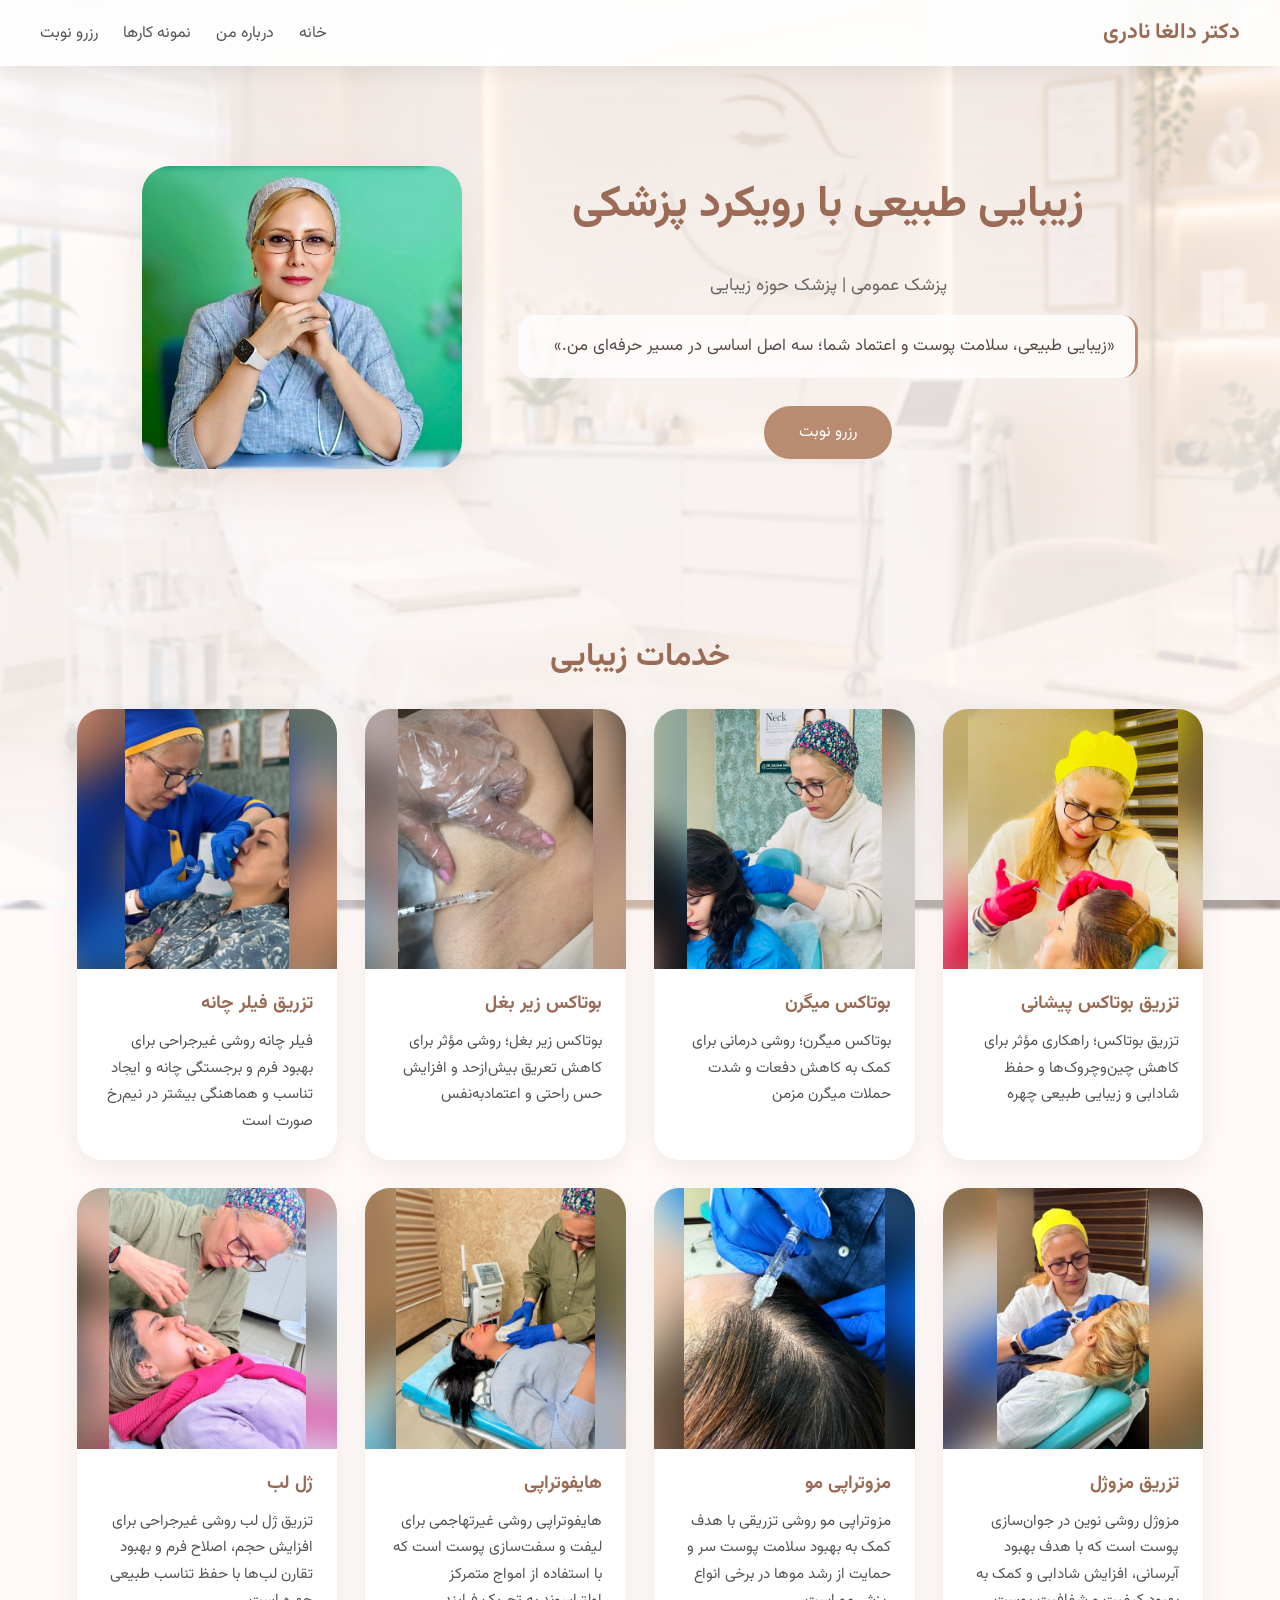
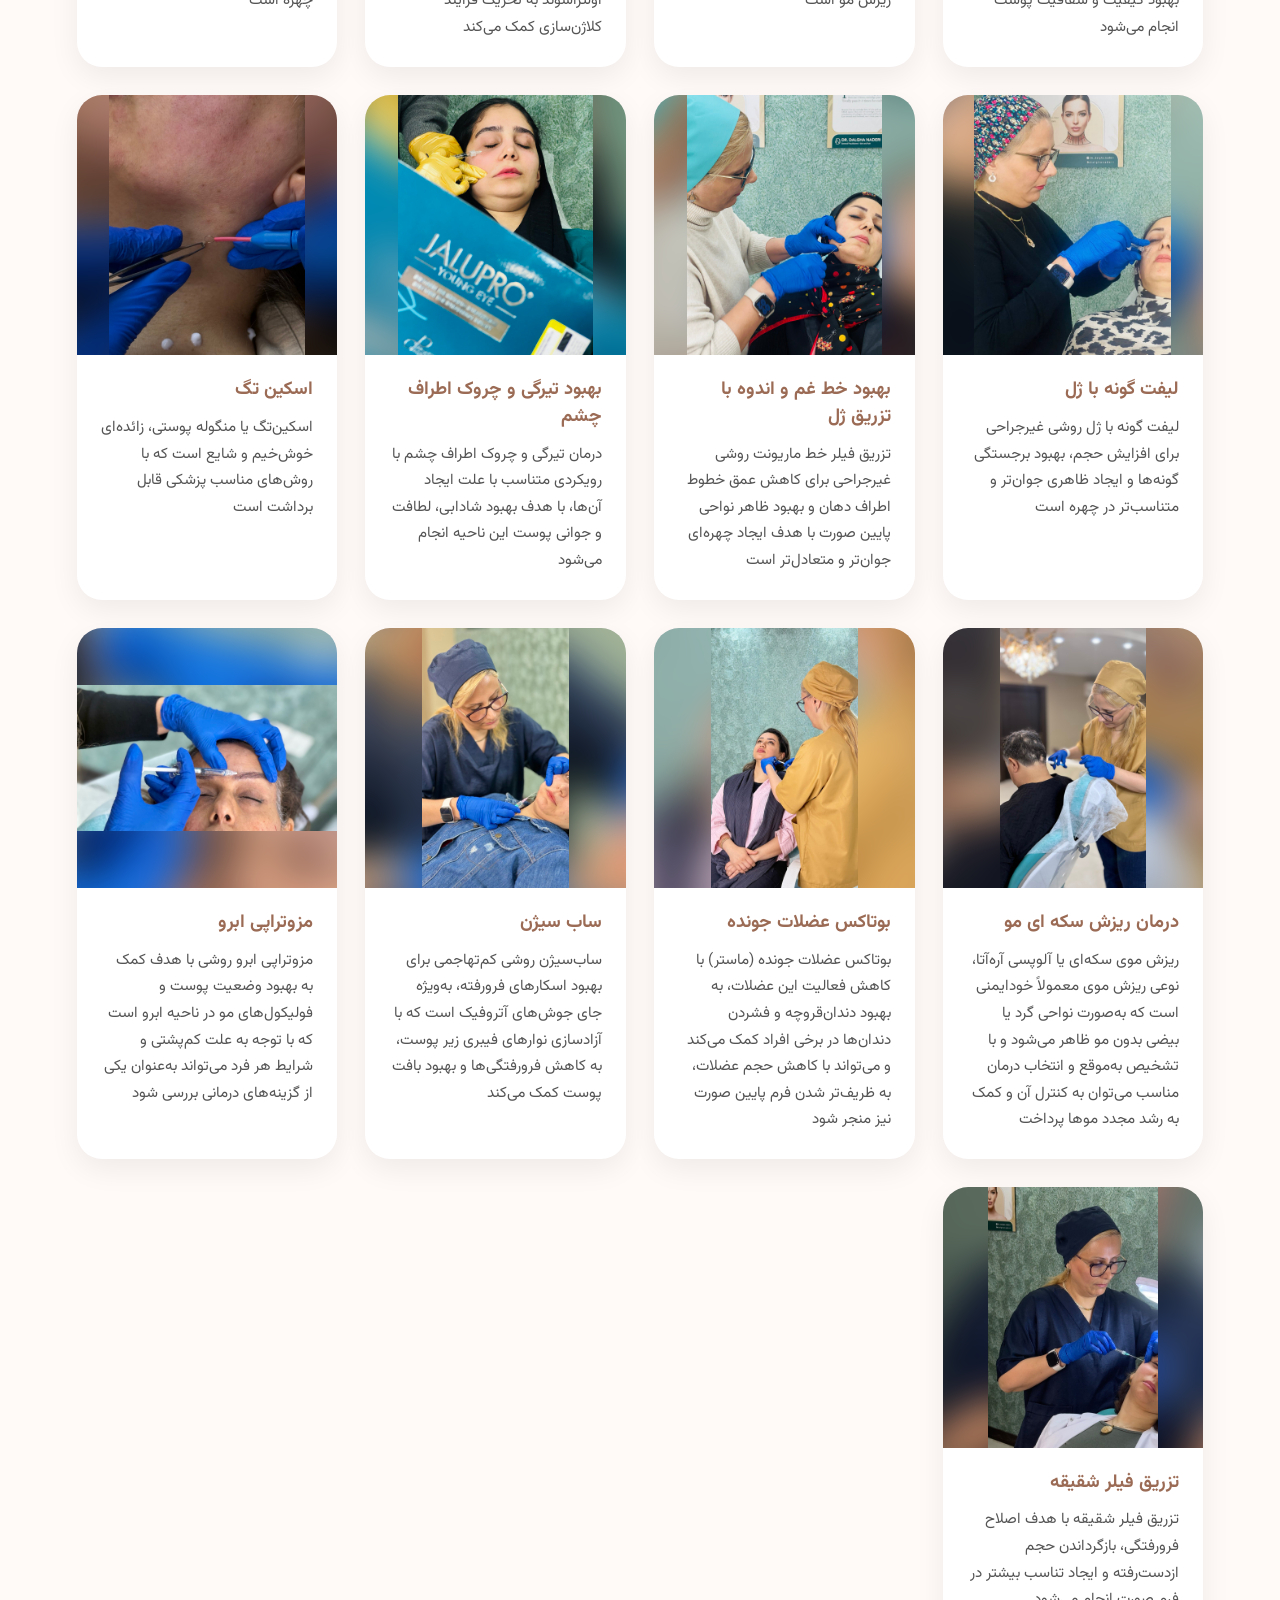
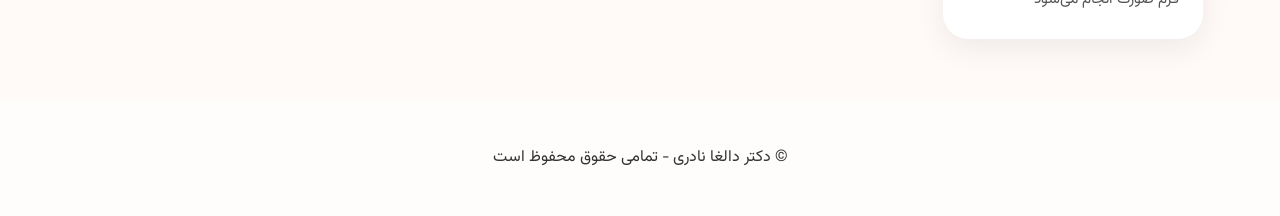
==== index.html @ 6923b688 "update new changes" ====
<!DOCTYPE html>
<html lang="fa" dir="rtl">
<head>
<meta charset="UTF-8">
<meta name="viewport" content="width=device-width, initial-scale=1.0">

<title>دکتر دالغا نادری | پزشک زیبایی</title>

<link rel="stylesheet" href="/style.css">

</head>

<body class="home-page">

<header>

<nav>
<h2><a href="/" class="nav-brand">دکتر دالغا نادری</a></h2>

<ul>
<li><a href="/">خانه</a></li>
<li><a href="/about/">درباره من</a></li>
<li><a href="/gallery/">نمونه کارها</a></li>
<li><a href="/reserve/">رزرو نوبت</a></li>
</ul>

</nav>

</header>


<section class="hero">

<div class="hero-inner">

<div class="hero-content">

<h1>
زیبایی طبیعی با رویکرد پزشکی
</h1>

<p class="hero-subtitle">
پزشک عمومی | پزشک حوزه زیبایی
</p>

<p class="hero-motto">
«زیبایی طبیعی، سلامت پوست و اعتماد شما؛ سه اصل اساسی در مسیر حرفه‌ای من.»
</p>

<a class="btn" href="/reserve/">
رزرو نوبت
</a>

</div>

<figure class="hero-photo">
<img src="/images/doctor.jpg" alt="دکتر دالغا نادری" width="350" height="auto">
</figure>

</div>

</section>



<section class="services">

<h2>خدمات زیبایی</h2>

<div class="cards" id="services-grid"></div>

</section>


<footer>

<p>
© دکتر دالغا نادری - تمامی حقوق محفوظ است
</p>

</footer>


<script src="/site-data.js"></script>
<script src="/script.js"></script>

</body>
</html>
---- style.css ----
@import url('https://fonts.googleapis.com/css2?family=Vazirmatn:wght@300;400;600;800&display=swap');


*{
box-sizing:border-box;
}


body{

margin:0;
font-family:Vazirmatn,sans-serif;
background:#fffaf8;
color:#333;
overflow-x:clip;

}

img{
max-width:100%;
height:auto;
}

.home-page{
position:relative;
min-height:100vh;
}

.home-page::before{
content:"";
position:fixed;
inset:0;
z-index:-2;
background:url("/images/background.png") center/cover no-repeat;
filter:blur(1.5px);
transform:scale(1.02);
}

.home-page::after{
content:"";
position:fixed;
inset:0;
z-index:-1;
background:linear-gradient(180deg,rgba(255,250,248,.72) 0%,rgba(255,250,248,.82) 40%,rgba(255,250,248,.9) 100%);
}



header{

background:rgba(255,255,255,.92);
padding:16px clamp(16px,4vw,40px);
box-shadow:0 5px 20px #0001;
backdrop-filter:blur(8px);
position:sticky;
top:0;
z-index:100;

}


nav{

display:flex;
justify-content:space-between;
align-items:center;
flex-wrap:wrap;
gap:12px 20px;
width:100%;

}

nav h2{
margin:0;
font-size:clamp(1rem,3.5vw,1.35rem);
}


nav ul{

display:flex;
flex-wrap:wrap;
gap:12px clamp(12px,3vw,25px);
list-style:none;
margin:0;
padding:0;
justify-content:flex-end;

}

nav ul a{
font-size:clamp(.85rem,2.5vw,1rem);
}


nav a{

text-decoration:none;
color:#555;

}

nav a[aria-current="page"],
nav a:hover{
color:#9b6b55;
}

.nav-brand{
color:#9b6b55;
font-weight:inherit;
}



.hero{

padding:clamp(48px,8vw,100px) clamp(16px,6vw,10%) clamp(40px,6vw,80px);

}

.hero-inner{
display:flex;
align-items:center;
justify-content:center;
gap:clamp(28px,5vw,56px);
max-width:1100px;
margin:0 auto;
flex-wrap:wrap;
}

.hero-content{
flex:1 1 320px;
max-width:620px;
text-align:center;
}

.hero-photo{
flex:0 1 min(320px,100%);
margin:0;
}

.hero-photo img{
width:100%;
max-width:350px;
margin:0 auto;
display:block;
border-radius:28px;
box-shadow:0 20px 50px #9b6b5522;
}


.hero h1{

font-size:clamp(1.65rem,5vw,2.75rem);
color:#9b6b55;
margin-top:0;
line-height:1.35;

}

.hero-subtitle{
margin:0 0 1rem;
color:#666;
font-size:clamp(.95rem,2.5vw,1.1rem);
}

.hero-motto{
margin:0 0 1.75rem;
padding:16px 20px;
line-height:1.85;
color:#5c4a42;
font-size:clamp(.92rem,2.4vw,1.05rem);
background:rgba(255,255,255,.75);
border-radius:16px;
border-right:3px solid #b98b70;
text-align:right;
}


.btn{

display:inline-block;
background:#b98b70;
color:white;
padding:14px 35px;
border-radius:30px;
text-decoration:none;
transition:background .2s,transform .2s;

}

.btn:hover{
background:#a67a62;
transform:translateY(-2px);
}



.services{

padding:clamp(40px,6vw,60px) clamp(16px,6vw,10%);
text-align:center;

}

.services > h2{
font-size:clamp(1.4rem,4vw,2rem);
color:#9b6b55;
}


.cards,
.gallery-grid{

display:grid;
grid-template-columns:repeat(auto-fill,minmax(min(100%,260px),1fr));
gap:clamp(16px,3vw,28px);
text-align:right;

}



.card{

background:white;
padding:0;
border-radius:25px;
box-shadow:0 10px 30px #0001;
animation:show .7s;
overflow:hidden;
transition:transform .25s,box-shadow .25s;
display:flex;
flex-direction:column;
color:inherit;

}

.card:hover{
transform:translateY(-4px);
box-shadow:0 16px 40px #0002;
}

.card-body{
padding:22px 24px 26px;
display:block;
text-decoration:none;
color:inherit;
flex:1;
}

.card-body:hover h3{
color:#b98b70;
}

.card-body--title-only{
cursor:default;
pointer-events:none;
}

.card h3{
margin:0 0 10px;
font-size:clamp(1rem,2.5vw,1.15rem);
color:#9b6b55;
line-height:1.45;
}

.card-body--title-only h3{
margin:0;
text-align:center;
}

.card p{
margin:0;
line-height:1.75;
color:#555;
font-size:clamp(.88rem,2.2vw,.95rem);
}

.gallery-card{
cursor:pointer;
}

.thumb-lightbox{
cursor:zoom-in;
}

.thumb-lightbox:focus-visible{
outline:2px solid #b98b70;
outline-offset:2px;
}



.square-thumb{
position:relative;
aspect-ratio:1;
overflow:hidden;
background:#f0e8e4;
}

.square-thumb-bg{
position:absolute;
inset:-24px;
background-size:cover;
background-position:center;
filter:blur(18px) brightness(.95);
transform:scale(1.15);
}

.square-thumb img{
position:relative;
z-index:1;
width:100%;
height:100%;
object-fit:contain;
display:block;
}



.gallery{

padding:clamp(32px,5vw,50px) clamp(16px,6vw,10%) clamp(48px,6vw,70px);

}

.page-content{
padding-top:20px;
padding-left:clamp(16px,4vw,32px);
padding-right:clamp(16px,4vw,32px);
}

.page-title{
text-align:center;
color:#9b6b55;
margin:10px 0 clamp(24px,4vw,40px);
font-size:clamp(1.6rem,4vw,2.2rem);
}



.about{

padding:50px 8% 80px;
line-height:1.9;

}

.about-layout{
display:flex;
align-items:flex-start;
gap:48px;
max-width:1100px;
margin:0 auto;
}

.about-photo{
flex:0 0 min(320px,100%);
margin:0;
}

.about-photo img{
width:100%;
border-radius:28px;
box-shadow:0 20px 50px #9b6b5522;
display:block;
}

.about-prose{
flex:1;
min-width:0;
}

.prose h1{
font-size:clamp(1.5rem,3.5vw,2rem);
color:#9b6b55;
line-height:1.5;
margin-top:0;
}

.prose p{
margin:0 0 1.25em;
color:#444;
}

.prose blockquote{
margin:1.5em 0;
padding:20px 24px;
border-right:4px solid #b98b70;
background:linear-gradient(90deg,#fff 0%,#fdf6f2 100%);
border-radius:0 16px 16px 0;
color:#5c4a42;
font-size:1.02rem;
}

.about-closing{
font-weight:600;
color:#9b6b55;
}



.service-detail{
padding:40px 8% 80px;
max-width:900px;
margin:0 auto;
}

.service-detail h1{
color:#9b6b55;
font-size:clamp(1.4rem,3vw,1.9rem);
line-height:1.45;
}

.service-detail-image{
margin:28px 0;
border-radius:24px;
overflow:hidden;
box-shadow:0 16px 40px #0001;
position:relative;
}

.service-detail-image img{
width:100%;
height:auto;
display:block;
}

.image-expand-hint{
position:absolute;
bottom:0;
left:0;
right:0;
padding:10px 16px;
font-size:.85rem;
text-align:center;
color:#fff;
background:linear-gradient(transparent,rgba(0,0,0,.55));
pointer-events:none;
}

.service-detail-body{
line-height:2;
color:#444;
white-space:pre-line;
}

.service-detail-body p{
margin:0 0 1em;
}

.reserve{
display:flex;
justify-content:center;
padding:60px 8% 90px;
}

.reserve-card{
background:white;
padding:48px 56px;
border-radius:28px;
box-shadow:0 16px 48px #0001;
max-width:480px;
width:100%;
text-align:center;
}

.reserve-card h1{
color:#9b6b55;
margin:0 0 16px;
font-size:clamp(1.6rem,4vw,2rem);
}

.reserve-lead{
color:#555;
line-height:1.8;
margin:0 0 28px;
}

.reserve-phones{
list-style:none;
margin:0 0 28px;
padding:0;
display:flex;
flex-direction:column;
gap:14px;
}

.reserve-phones a{
display:block;
font-size:1.35rem;
font-weight:600;
color:#b98b70;
text-decoration:none;
letter-spacing:.02em;
direction:ltr;
}

.reserve-phones a:hover{
color:#9b6b55;
}

.reserve-hours{
margin:0;
font-size:1.05rem;
color:#444;
}

.reserve-hours span{
display:block;
color:#9b6b55;
font-weight:600;
margin-bottom:6px;
}

.loading-msg,
.error-msg{
text-align:center;
color:#888;
}



.lightbox{
position:fixed;
inset:0;
z-index:1000;
display:flex;
align-items:center;
justify-content:center;
padding:24px;
}

.lightbox[hidden]{
display:none;
}

.lightbox-backdrop{
position:absolute;
inset:0;
background:rgba(20,15,12,.82);
cursor:pointer;
}

.lightbox-dialog{
position:relative;
z-index:1;
max-width:min(96vw,1100px);
max-height:90vh;
display:flex;
flex-direction:column;
align-items:center;
}

.lightbox-img{
max-width:100%;
max-height:calc(90vh - 60px);
width:auto;
height:auto;
object-fit:contain;
border-radius:12px;
box-shadow:0 24px 60px #0006;
}

.lightbox-caption{
color:#fff;
margin:16px 0 0;
font-size:1.05rem;
text-align:center;
}

.lightbox-close{
position:fixed;
top:20px;
left:20px;
z-index:1001;
border:none;
background:rgba(255,255,255,.15);
color:#fff;
font-size:2rem;
line-height:1;
width:48px;
height:48px;
border-radius:50%;
cursor:pointer;
transition:background .2s;
}

.lightbox-close:hover{
background:rgba(255,255,255,.28);
}



footer{

text-align:center;
padding:30px;
background:rgba(255,255,255,.6);

}



@keyframes show{

from{

opacity:0;
transform:translateY(30px);

}

to{

opacity:1;

}

}

@media (max-width:900px){

.hero-inner{
flex-direction:column;
}

.hero-content{
order:1;
width:100%;
}

.hero-photo{
order:0;
width:100%;
max-width:280px;
}

.hero-motto{
text-align:center;
border-right:none;
border-top:3px solid #b98b70;
}

}

@media (max-width:768px){

header{
padding:12px 16px;
}

nav{
justify-content:center;
text-align:center;
}

nav ul{
justify-content:center;
width:100%;
}

.about{
padding:32px 16px 56px;
}

.about-layout{
flex-direction:column;
align-items:center;
}

.about-prose{
text-align:right;
width:100%;
}

.service-detail{
padding:24px 16px 56px;
}

.reserve{
padding:40px 16px 64px;
}

.reserve-card{
padding:32px 24px;
}

.prose blockquote{
padding:16px 18px;
}

.lightbox{
padding:12px;
}

.lightbox-close{
top:12px;
left:12px;
width:44px;
height:44px;
}

.btn{
padding:12px 28px;
width:100%;
max-width:280px;
text-align:center;
}

}

@media (max-width:480px){

.cards,
.gallery-grid{
grid-template-columns:1fr;
}

.card-body{
padding:18px 20px 22px;
}

.square-thumb-bg{
filter:blur(14px) brightness(.95);
}

}
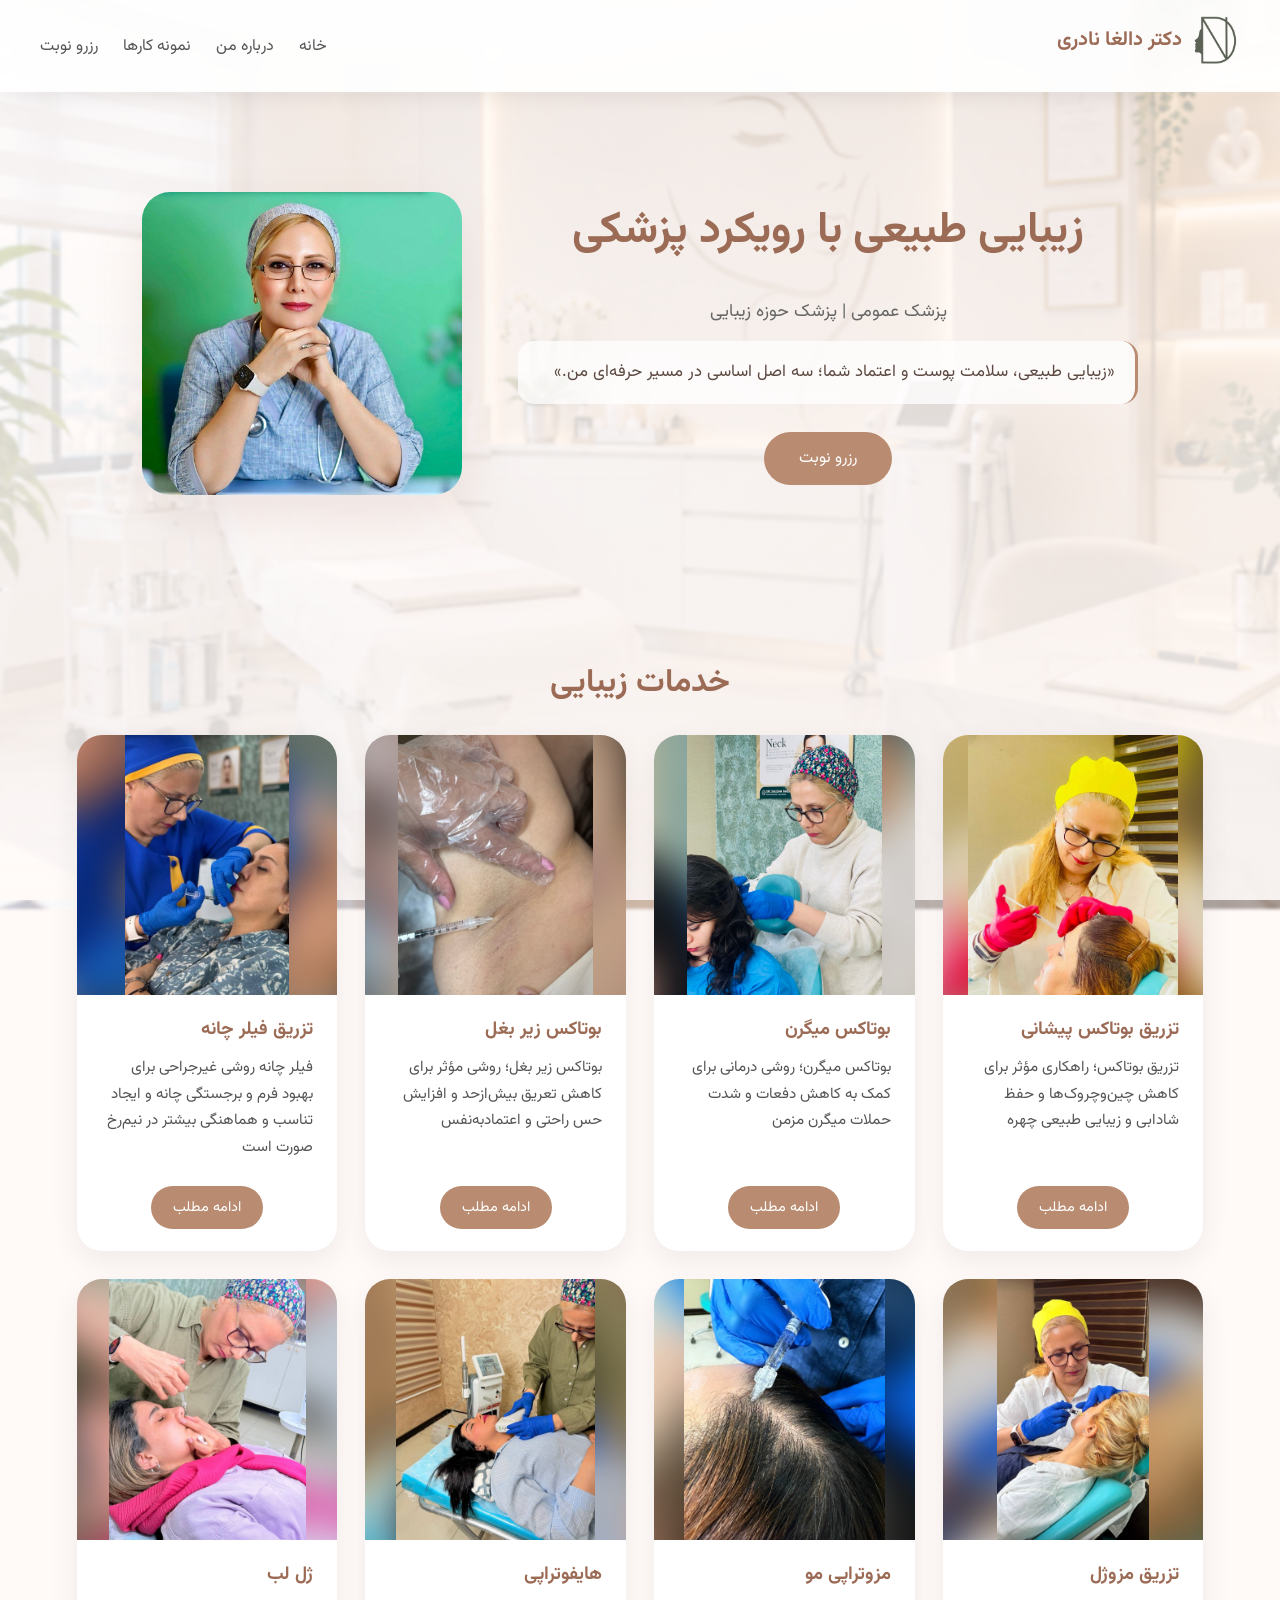
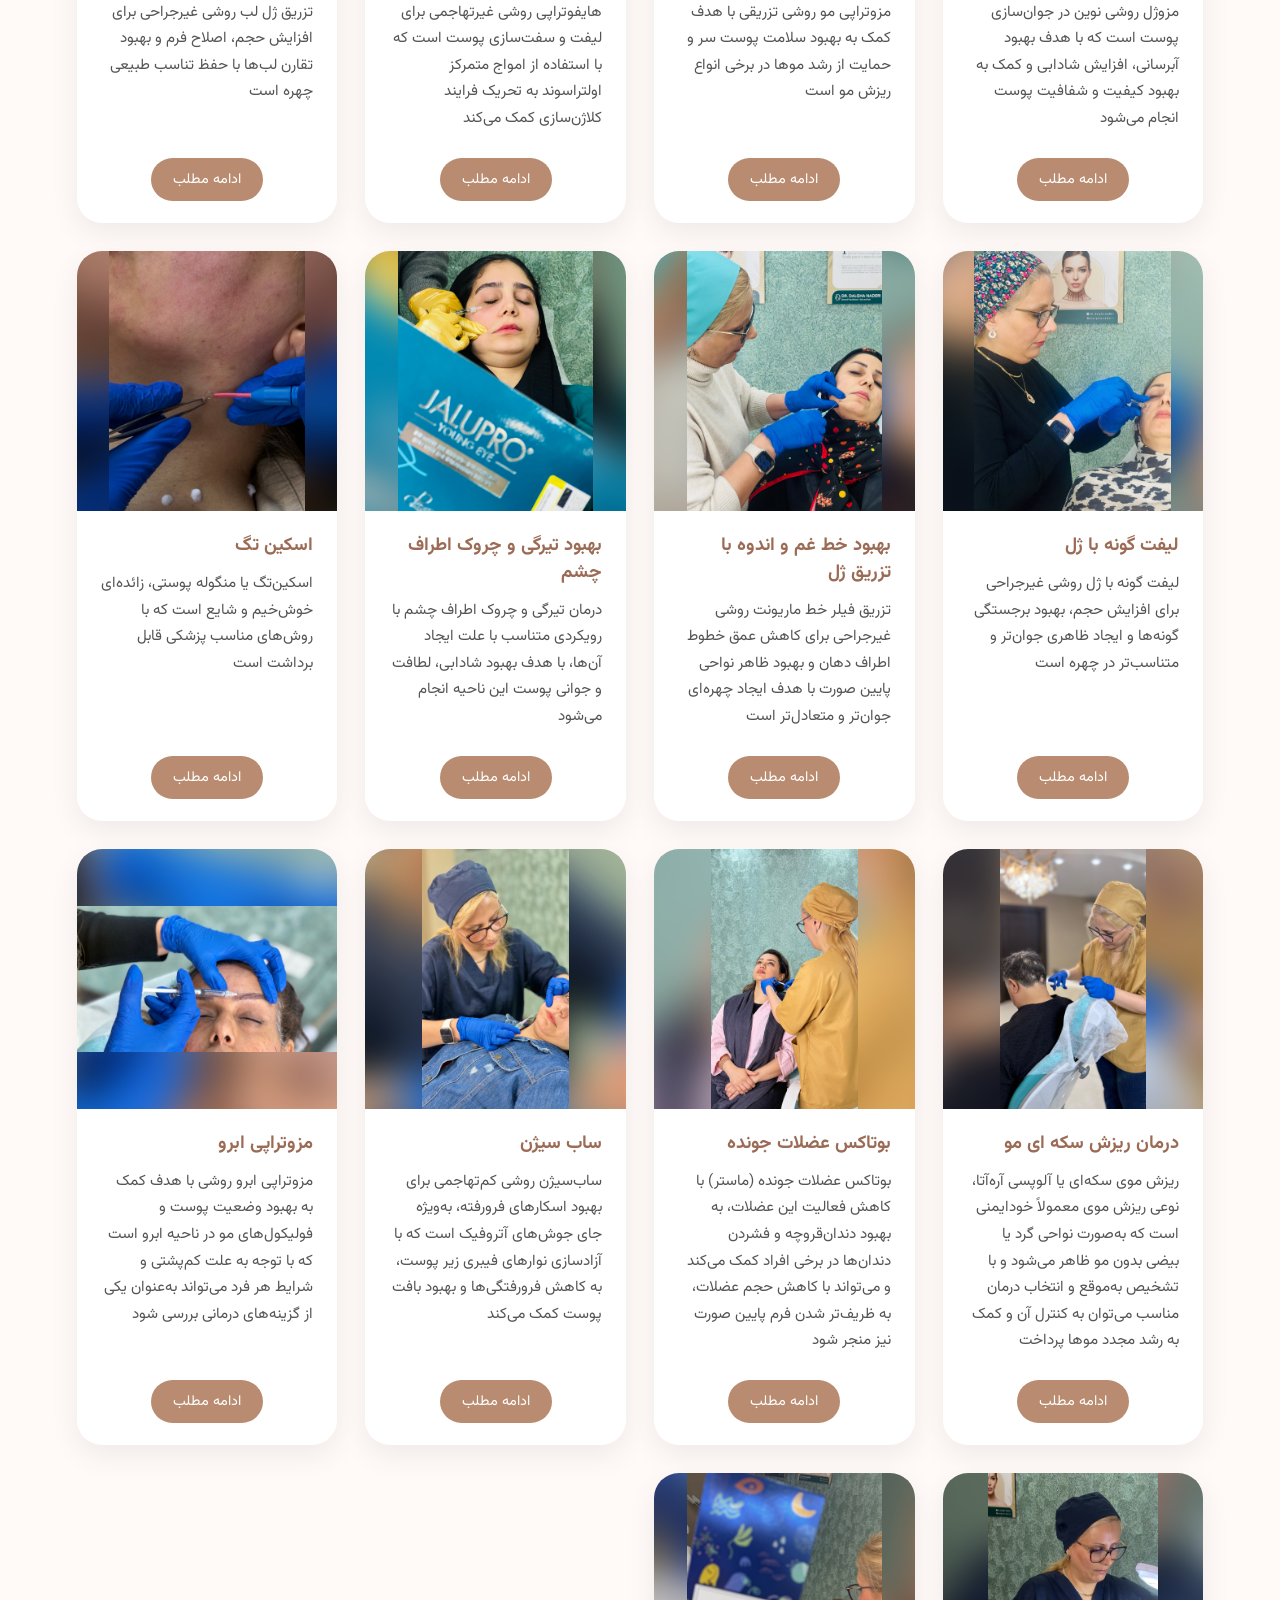
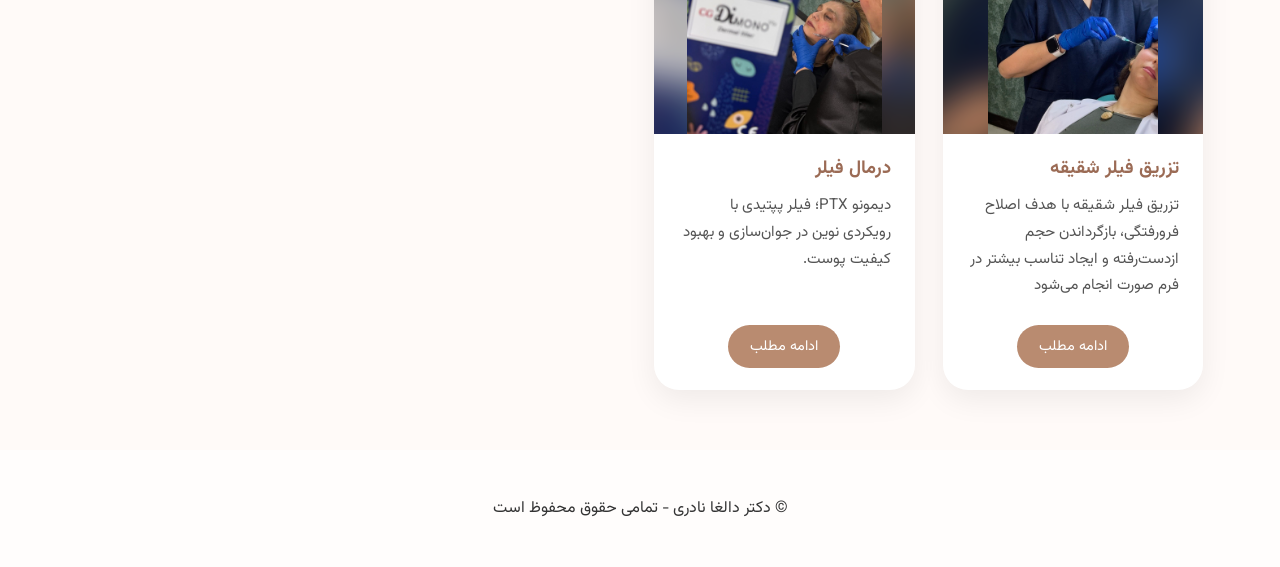
==== commit fa4e3fc4: "Update data" ====
--- a/index.html
+++ b/index.html
@@ -3,86 +3,52 @@
 <head>
 <meta charset="UTF-8">
 <meta name="viewport" content="width=device-width, initial-scale=1.0">
-
+<script>
+if (/github\.io$/i.test(location.hostname) && /\/beauty-clinic$/i.test(location.pathname)) {
+  location.replace(location.pathname + "/index.html");
+}
+</script>
 <title>دکتر دالغا نادری | پزشک زیبایی</title>
-
-<link rel="stylesheet" href="/style.css">
-
+<link rel="stylesheet" href="./style.css">
 </head>
-
 <body class="home-page">
 
 <header>
-
 <nav>
-<h2><a href="/" class="nav-brand">دکتر دالغا نادری</a></h2>
-
+<h2><a href="./index.html" class="nav-brand"><img src="./images/logo.png" alt="" class="site-logo" width="48" height="48"><span>دکتر دالغا نادری</span></a></h2>
 <ul>
-<li><a href="/">خانه</a></li>
-<li><a href="/about/">درباره من</a></li>
-<li><a href="/gallery/">نمونه کارها</a></li>
-<li><a href="/reserve/">رزرو نوبت</a></li>
+<li><a href="./index.html">خانه</a></li>
+<li><a href="./about.html">درباره من</a></li>
+<li><a href="./gallery.html">نمونه کارها</a></li>
+<li><a href="./reserve.html">رزرو نوبت</a></li>
 </ul>
-
 </nav>
-
 </header>
 
-
 <section class="hero">
-
 <div class="hero-inner">
-
 <div class="hero-content">
-
-<h1>
-زیبایی طبیعی با رویکرد پزشکی
-</h1>
-
-<p class="hero-subtitle">
-پزشک عمومی | پزشک حوزه زیبایی
-</p>
-
-<p class="hero-motto">
-«زیبایی طبیعی، سلامت پوست و اعتماد شما؛ سه اصل اساسی در مسیر حرفه‌ای من.»
-</p>
-
-<a class="btn" href="/reserve/">
-رزرو نوبت
-</a>
-
+<h1>زیبایی طبیعی با رویکرد پزشکی</h1>
+<p class="hero-subtitle">پزشک عمومی | پزشک حوزه زیبایی</p>
+<p class="hero-motto">«زیبایی طبیعی، سلامت پوست و اعتماد شما؛ سه اصل اساسی در مسیر حرفه‌ای من.»</p>
+<a class="btn" href="./reserve.html">رزرو نوبت</a>
 </div>
-
 <figure class="hero-photo">
-<img src="/images/doctor.jpg" alt="دکتر دالغا نادری" width="350" height="auto">
+<img src="./images/doctor.jpg" alt="دکتر دالغا نادری" width="350" height="auto">
 </figure>
-
 </div>
-
 </section>
 
-
-
-<section class="services">
-
+<section class="services" id="services">
 <h2>خدمات زیبایی</h2>
-
 <div class="cards" id="services-grid"></div>
-
 </section>
 
-
 <footer>
-
-<p>
-© دکتر دالغا نادری - تمامی حقوق محفوظ است
-</p>
-
+<p>© دکتر دالغا نادری - تمامی حقوق محفوظ است</p>
 </footer>
 
-
-<script src="/site-data.js"></script>
-<script src="/script.js"></script>
-
+<script src="./site-data.js"></script>
+<script src="./script.js"></script>
 </body>
 </html>
--- a/style.css
+++ b/style.css
@@ -31,7 +31,7 @@
 position:fixed;
 inset:0;
 z-index:-2;
-background:url("/images/background.png") center/cover no-repeat;
+background:url("images/background.png") center/cover no-repeat;
 filter:blur(1.5px);
 transform:scale(1.02);
 }
@@ -108,6 +108,21 @@
 .nav-brand{
 color:#9b6b55;
 font-weight:inherit;
+display:inline-flex;
+align-items:center;
+gap:10px;
+}
+
+.site-logo{
+width:48px;
+height:48px;
+object-fit:contain;
+border-radius:10px;
+flex-shrink:0;
+}
+
+.nav-brand span{
+font-size:clamp(.95rem,2.8vw,1.25rem);
 }
 
 
@@ -192,6 +207,39 @@
 .btn:hover{
 background:#a67a62;
 transform:translateY(-2px);
+color:white;
+}
+
+.btn-small{
+padding:10px 22px;
+font-size:.9rem;
+border-radius:24px;
+}
+
+.btn-read-more{
+margin:0;
+}
+
+.btn-back{
+margin-bottom:24px;
+background:#fff;
+color:#9b6b55;
+border:2px solid #b98b70;
+}
+
+.btn-back:hover{
+background:#fdf6f2;
+color:#9b6b55;
+transform:none;
+}
+
+.card-actions{
+padding:0 22px 22px;
+text-align:center;
+}
+
+.card-body--title-only{
+padding-bottom:12px;
 }
 
 
@@ -349,15 +397,22 @@
 
 .about-layout{
 display:flex;
-align-items:flex-start;
-gap:48px;
+flex-direction:column;
+align-items:center;
+gap:32px;
 max-width:1100px;
 margin:0 auto;
 }
 
 .about-photo{
-flex:0 0 min(320px,100%);
-margin:0;
+order:-1;
+width:100%;
+max-width:320px;
+margin:0;
+}
+
+.about-prose{
+width:100%;
 }
 
 .about-photo img{
@@ -379,9 +434,31 @@
 margin-top:0;
 }
 
+.prose h2{
+font-size:clamp(1.15rem,3vw,1.45rem);
+color:#9b6b55;
+margin:2em 0 .75em;
+line-height:1.45;
+}
+
 .prose p{
 margin:0 0 1.25em;
 color:#444;
+text-align:justify;
+text-align-last:right;
+line-height:1.95;
+}
+
+.prose-list{
+margin:0 0 1.25em;
+padding-right:1.25em;
+color:#444;
+line-height:1.9;
+text-align:justify;
+}
+
+.prose-list li{
+margin-bottom:.35em;
 }
 
 .prose blockquote{
@@ -440,14 +517,51 @@
 pointer-events:none;
 }
 
+.service-detail-lead{
+font-size:1.05rem;
+line-height:1.85;
+color:#555;
+margin:0 0 1.5em;
+text-align:justify;
+text-align-last:right;
+padding-bottom:1em;
+border-bottom:1px solid #eee;
+}
+
 .service-detail-body{
-line-height:2;
+line-height:1.95;
 color:#444;
-white-space:pre-line;
 }
 
 .service-detail-body p{
-margin:0 0 1em;
+margin:0 0 1.15em;
+text-align:justify;
+text-align-last:right;
+}
+
+.category-gallery-grid{
+display:grid;
+grid-template-columns:repeat(auto-fill,minmax(min(100%,260px),1fr));
+gap:20px;
+margin-top:8px;
+}
+
+.category-photo{
+margin:0;
+background:white;
+padding:10px;
+border-radius:20px;
+overflow:hidden;
+box-shadow:0 10px 28px #0001;
+cursor:pointer;
+}
+
+.category-photo .square-thumb{
+border-radius:14px;
+}
+
+.portfolio-category .page-title{
+margin-top:12px;
 }
 
 .reserve{
@@ -620,6 +734,28 @@
 
 }
 
+@media (min-width:901px){
+
+.about-layout{
+flex-direction:row;
+align-items:flex-start;
+gap:48px;
+}
+
+.about-photo{
+order:2;
+flex:0 0 min(320px,100%);
+max-width:320px;
+}
+
+.about-prose{
+order:1;
+flex:1;
+min-width:0;
+}
+
+}
+
 @media (max-width:900px){
 
 .hero-inner{
@@ -665,15 +801,6 @@
 padding:32px 16px 56px;
 }
 
-.about-layout{
-flex-direction:column;
-align-items:center;
-}
-
-.about-prose{
-text-align:right;
-width:100%;
-}
 
 .service-detail{
 padding:24px 16px 56px;
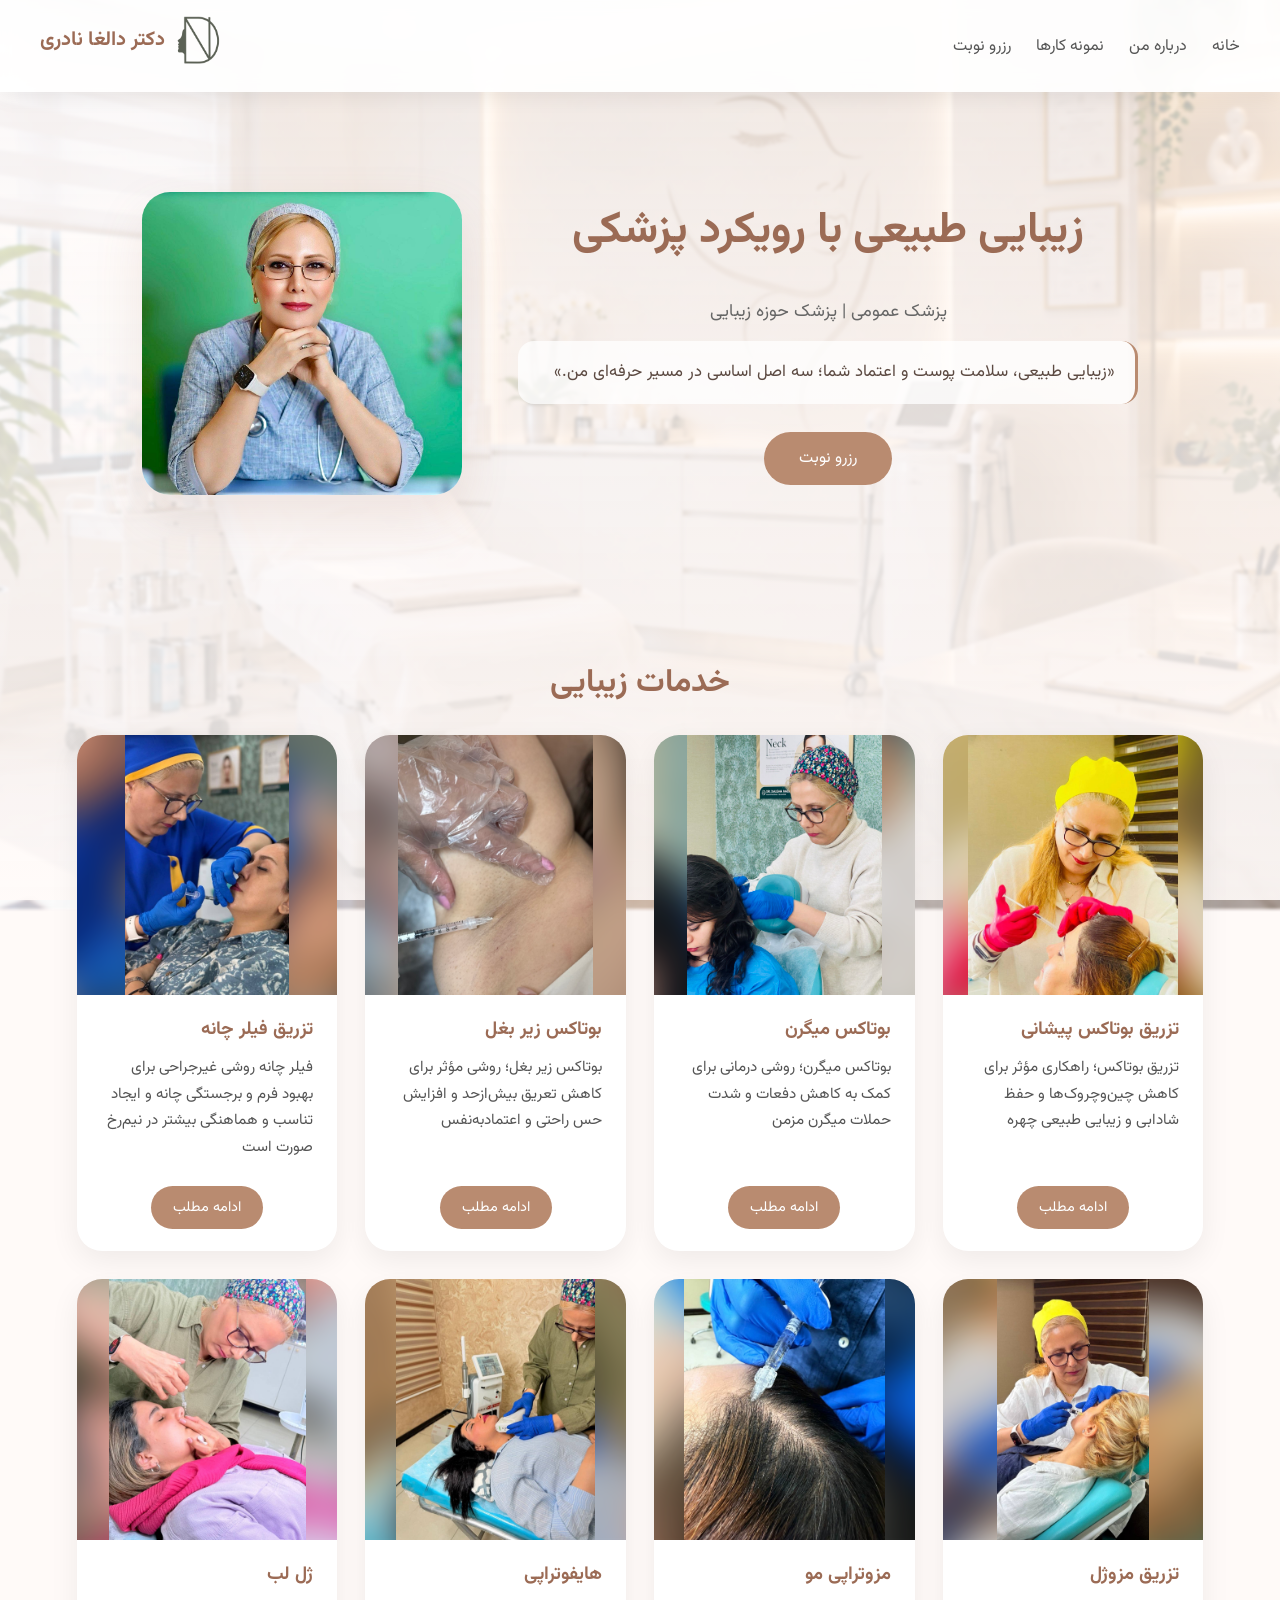
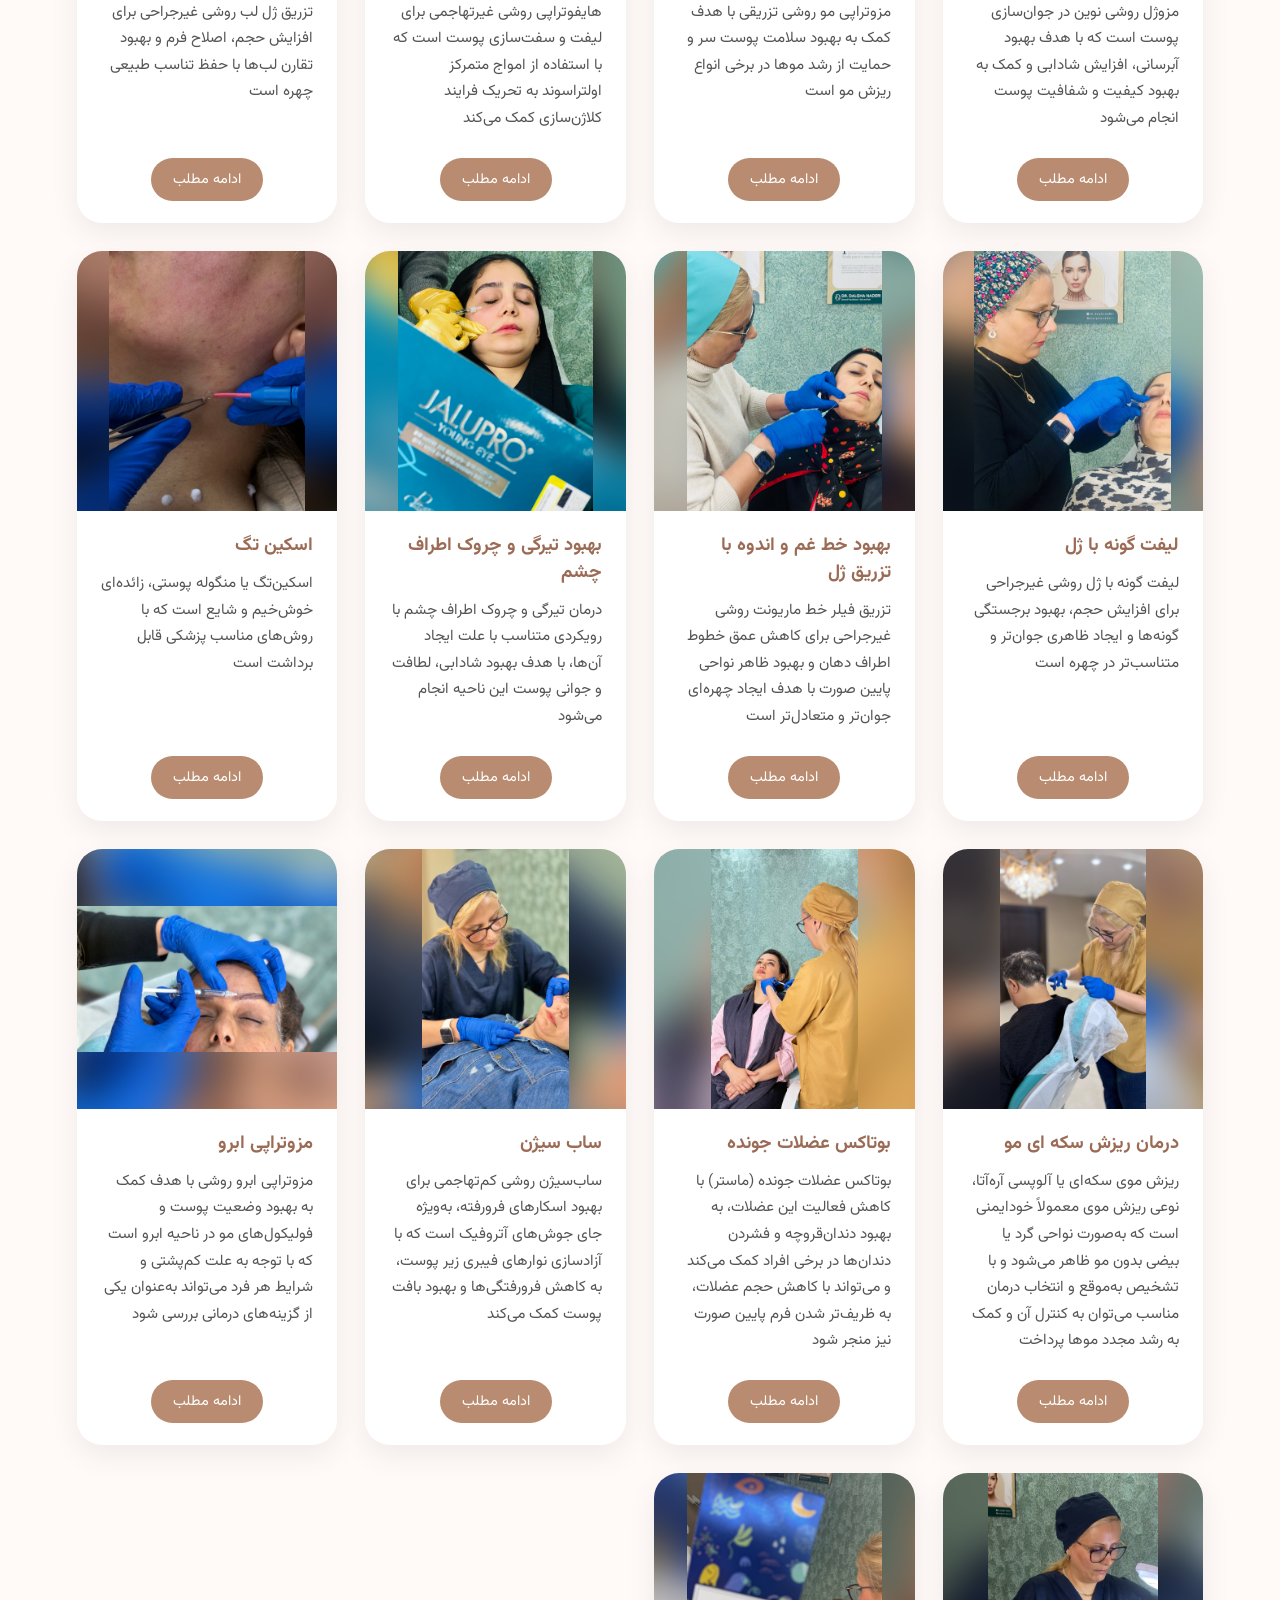
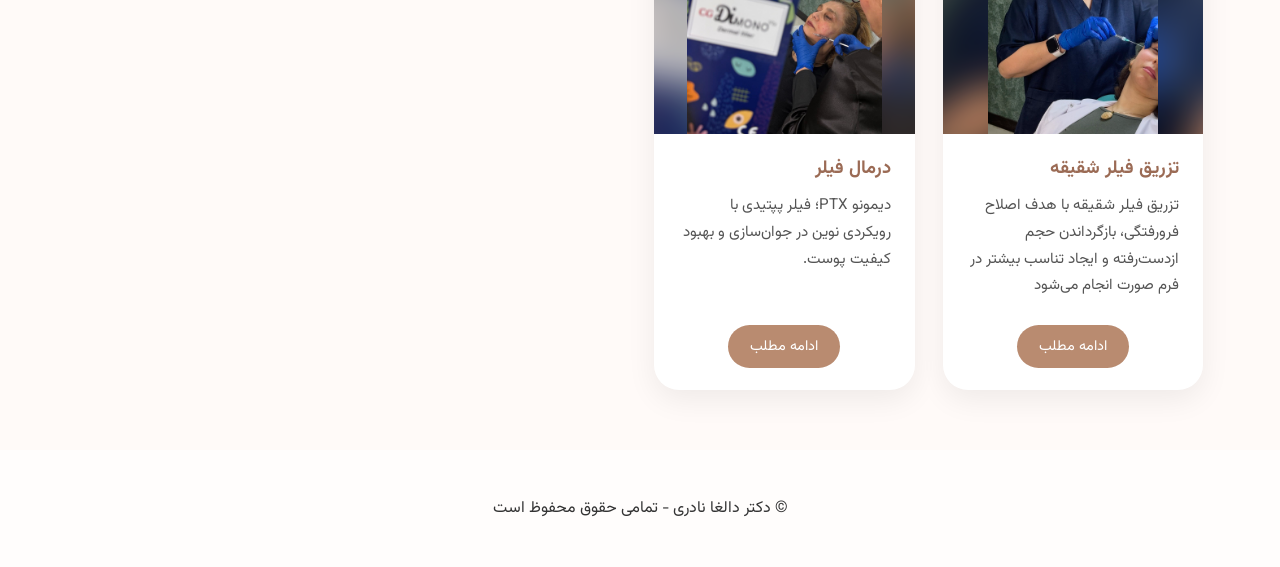
==== commit 58bdb1b1: "last" ====
--- a/index.html
+++ b/index.html
@@ -5,22 +5,22 @@
 <meta name="viewport" content="width=device-width, initial-scale=1.0">
 <script>
 if (/github\.io$/i.test(location.hostname) && /\/beauty-clinic$/i.test(location.pathname)) {
-  location.replace(location.pathname + "/index.html");
+  location.replace(location.pathname + "/");
 }
 </script>
 <title>دکتر دالغا نادری | پزشک زیبایی</title>
-<link rel="stylesheet" href="./style.css">
+<link rel="stylesheet" href="./style.css?v=2">
 </head>
 <body class="home-page">
 
 <header>
 <nav>
-<h2><a href="./index.html" class="nav-brand"><img src="./images/logo.png" alt="" class="site-logo" width="48" height="48"><span>دکتر دالغا نادری</span></a></h2>
+<h2><a href="./" class="nav-brand"><img src="./images/logo.png" alt="" class="site-logo" width="48" height="48"><span>دکتر دالغا نادری</span></a></h2>
 <ul>
-<li><a href="./index.html">خانه</a></li>
-<li><a href="./about.html">درباره من</a></li>
-<li><a href="./gallery.html">نمونه کارها</a></li>
-<li><a href="./reserve.html">رزرو نوبت</a></li>
+<li><a href="./">خانه</a></li>
+<li><a href="./about/">درباره من</a></li>
+<li><a href="./gallery/">نمونه کارها</a></li>
+<li><a href="./reserve/">رزرو نوبت</a></li>
 </ul>
 </nav>
 </header>
@@ -31,7 +31,7 @@
 <h1>زیبایی طبیعی با رویکرد پزشکی</h1>
 <p class="hero-subtitle">پزشک عمومی | پزشک حوزه زیبایی</p>
 <p class="hero-motto">«زیبایی طبیعی، سلامت پوست و اعتماد شما؛ سه اصل اساسی در مسیر حرفه‌ای من.»</p>
-<a class="btn" href="./reserve.html">رزرو نوبت</a>
+<a class="btn" href="./reserve/">رزرو نوبت</a>
 </div>
 <figure class="hero-photo">
 <img src="./images/doctor.jpg" alt="دکتر دالغا نادری" width="350" height="auto">
@@ -48,7 +48,7 @@
 <p>© دکتر دالغا نادری - تمامی حقوق محفوظ است</p>
 </footer>
 
-<script src="./site-data.js"></script>
-<script src="./script.js"></script>
+<script src="./site-data.js?v=2"></script>
+<script src="./script.js?v=2"></script>
 </body>
 </html>
--- a/style.css
+++ b/style.css
@@ -67,12 +67,14 @@
 flex-wrap:wrap;
 gap:12px 20px;
 width:100%;
+direction:ltr;
 
 }
 
 nav h2{
 margin:0;
 font-size:clamp(1rem,3.5vw,1.35rem);
+direction:rtl;
 }
 
 
@@ -85,6 +87,7 @@
 margin:0;
 padding:0;
 justify-content:flex-end;
+direction:rtl;
 
 }
 
@@ -788,13 +791,13 @@
 }
 
 nav{
-justify-content:center;
-text-align:center;
+justify-content:space-between;
+text-align:start;
 }
 
 nav ul{
-justify-content:center;
-width:100%;
+justify-content:flex-end;
+width:auto;
 }
 
 .about{
